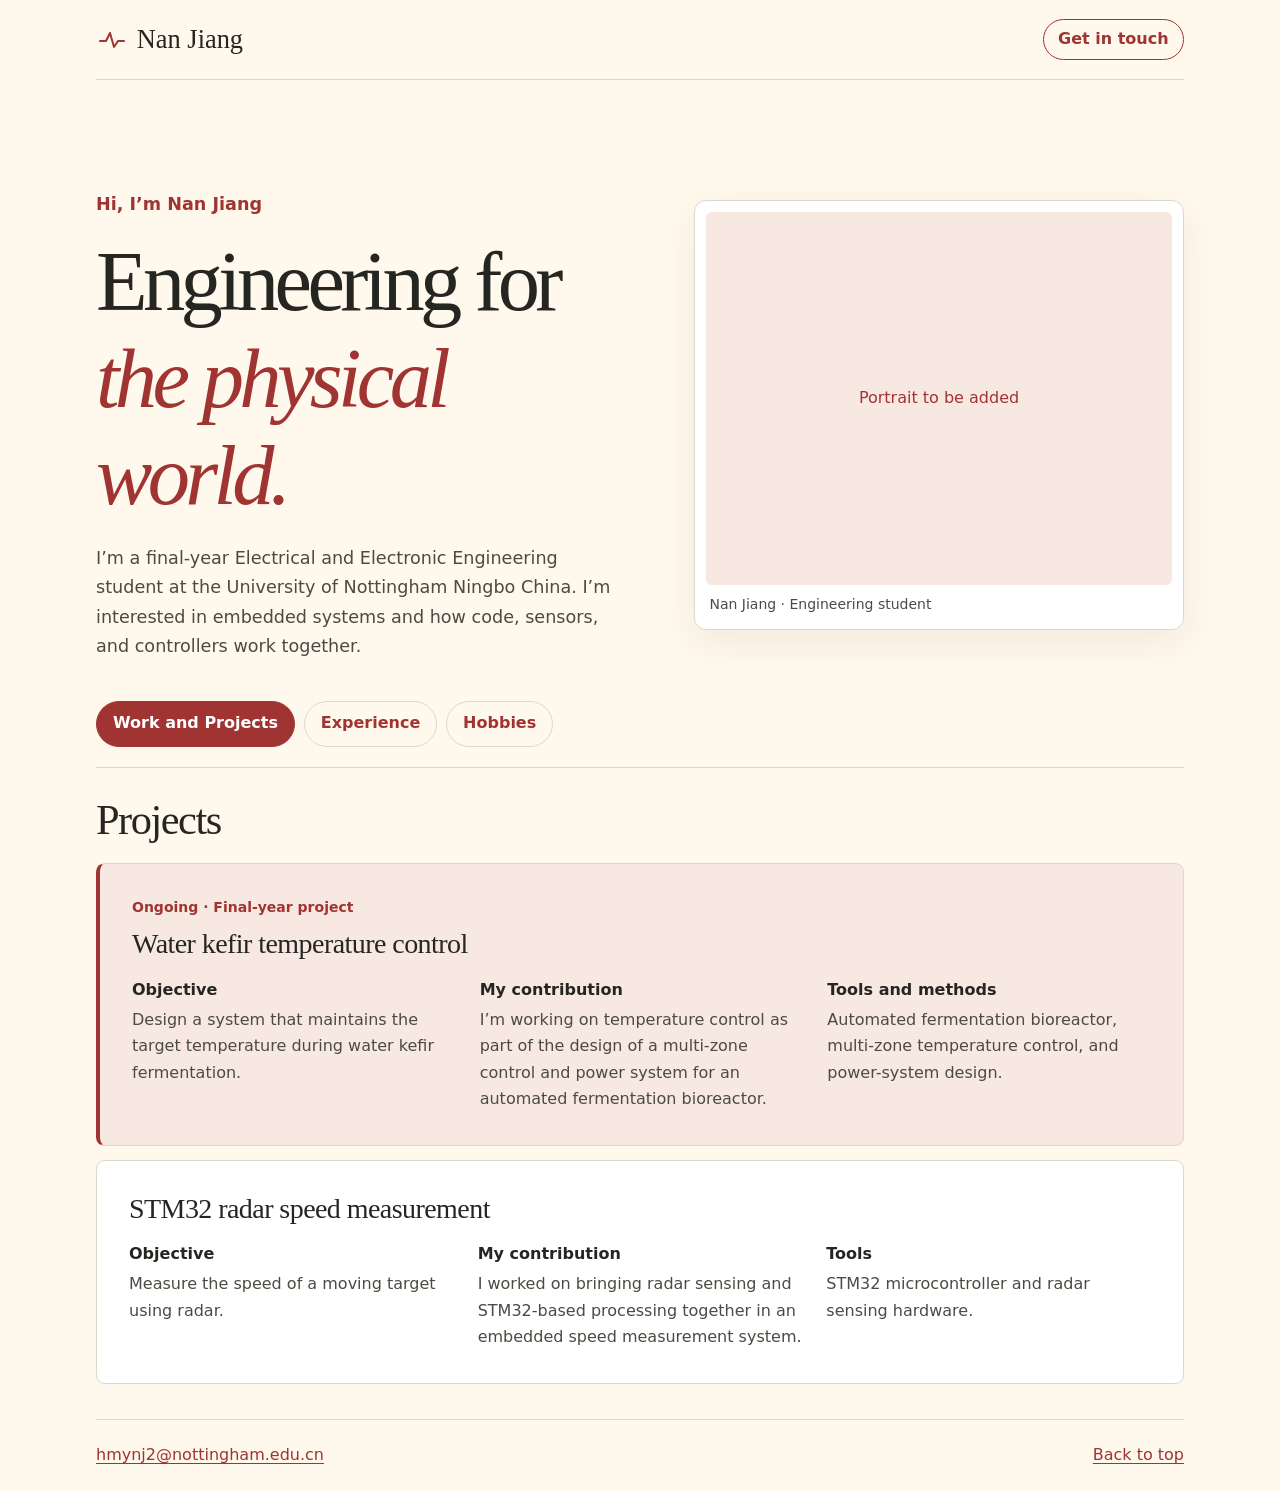
==== me-designed-page.html @ 30293978 "Add files via upload" ====
<!doctype html>
<html lang="en">
<head>
  <meta charset="utf-8">
  <meta name="viewport" content="width=device-width, initial-scale=1">
  <meta name="description" content="Nan Jiang’s portfolio of embedded systems projects and engineering experience.">
  <title>Nan Jiang | Engineering Portfolio · Version 2</title>
  <link rel="icon" href="./me-designed-mark.svg" type="image/svg+xml">
  <link rel="stylesheet" href="./me-designed-styles.css">
</head>
<body id="top">
  <a class="skip" href="#main">Skip to content</a>
  <header class="container topbar">
    <a class="name" href="#top"><img src="./me-designed-mark.svg" alt="" width="32" height="32"> Nan Jiang</a>
    <a class="contact" href="mailto:hmynj2@nottingham.edu.cn">Get in touch</a>
  </header>
  <main id="main" class="container">
    <section class="intro" aria-labelledby="intro-heading">
      <div>
        <p class="kicker">Hi, I’m Nan Jiang</p>
        <h1 id="intro-heading">Engineering for <em>the physical world.</em></h1>
        <p>I’m a final-year Electrical and Electronic Engineering student at the University of Nottingham Ningbo China. I’m interested in embedded systems and how code, sensors, and controllers work together.</p>
      </div>
      <figure class="portrait">
        <div class="portrait-placeholder">Portrait to be added</div>
        <figcaption>Nan Jiang · Engineering student</figcaption>
      </figure>
    </section>
    <nav class="section-nav" aria-label="Explore my portfolio">
      <a href="#projects">Work and Projects</a>
      <a href="#experience">Experience</a>
      <a href="#hobbies">Hobbies</a>
    </nav>
    <section id="projects" class="section" aria-labelledby="projects-heading">
      <h2 id="projects-heading">Projects</h2>
      <article class="project featured">
        <p class="status">Ongoing · Final-year project</p>
        <h3>Water kefir temperature control</h3>
        <dl>
          <div><dt>Objective</dt><dd>Design a system that maintains the target temperature during water kefir fermentation.</dd></div>
          <div><dt>My contribution</dt><dd>I’m working on temperature control as part of the design of a multi-zone control and power system for an automated fermentation bioreactor.</dd></div>
          <div><dt>Tools and methods</dt><dd>Automated fermentation bioreactor, multi-zone temperature control, and power-system design.</dd></div>
        </dl>
      </article>
      <article class="project">
        <h3>STM32 radar speed measurement</h3>
        <dl>
          <div><dt>Objective</dt><dd>Measure the speed of a moving target using radar.</dd></div>
          <div><dt>My contribution</dt><dd>I worked on bringing radar sensing and STM32-based processing together in an embedded speed measurement system.</dd></div>
          <div><dt>Tools</dt><dd>STM32 microcontroller and radar sensing hardware.</dd></div>
        </dl>
      </article>
    </section>
      <section id="experience" class="section" aria-labelledby="experience-heading">
        <h2 id="experience-heading">Experience</h2>
        <p class="meta">GAC Toyota · June–August 2026</p>
        <h3>Intelligent Cockpit R&amp;D Intern</h3>
        <p>I used Python and Android Debug Bridge (ADB) to automate in-vehicle infotainment tests for Bluetooth audio, seat controls, and voice interaction.</p>
        <p>For voice interaction, I used audio recording and speech recognition to verify the sequence from wake-up to system response. I also integrated Allure reporting and helped debug a hardware-in-the-loop test bench.</p>
      </section>
      <section id="skills" class="section experience-skills" aria-labelledby="skills-heading">
        <h2 id="skills-heading">Skills</h2>
        <dl class="skills">
          <div><dt>Programming</dt><dd>C, C++, Python, Verilog HDL</dd></div>
          <div><dt>Embedded Platforms</dt><dd>STM32, Arduino Nano, NI myRIO</dd></div>
          <div><dt>Engineering Tools</dt><dd>MATLAB, PLECS, LTspice, OpenCV, LabVIEW, ADB, Allure</dd></div>
        </dl>
      </section>
    <section id="hobbies" class="section" aria-labelledby="hobbies-heading">
      <h2 id="hobbies-heading">Hobbies</h2>
      <div class="hobby-grid">
        <article class="hobby-card">
          <img src="./hiking.webp" alt="A hiking trail through a green mountain valley" width="840" height="525" loading="lazy">
          <div><h3>Hiking</h3><p>I enjoy spending time outdoors and exploring mountain trails.</p></div>
        </article>
        <article class="hobby-card">
          <img src="./video-games.webp" alt="A game controller resting on a desk" width="840" height="525" loading="lazy">
          <div><h3>Video Games</h3><p>I enjoy playing video games in my free time.</p></div>
        </article>
      </div>
    </section>
  </main>
  <footer class="container footer">
    <a href="mailto:hmynj2@nottingham.edu.cn">hmynj2@nottingham.edu.cn</a>
    <a href="#top">Back to top</a>
  </footer>
  <script src="./me-designed-page.js" defer></script>
</body>
</html>
---- me-designed-styles.css ----
:root {
  color-scheme: light;
  --navy: #142540;
  --body: #36475b;
  --teal: #096c65;
  --line: #dbe5e7;
  --tint: #eff9f7;
  font-family: system-ui, sans-serif;
  color: var(--body);
  background: #fff;
}
* { box-sizing: border-box; }
body { margin: 0; line-height: 1.65; }
.container { width: min(68rem, calc(100% - 3rem)); margin-inline: auto; }
a { color: var(--teal); text-underline-offset: .2em; }
a:focus-visible { outline: 2px solid currentColor; outline-offset: 4px; }
.skip { position: absolute; top: .5rem; left: .5rem; padding: .5rem; background: white; transform: translateY(-150%); }
.skip:focus { transform: none; }
.topbar, .footer { display: flex; flex-wrap: wrap; align-items: center; justify-content: space-between; gap: .5rem 1.5rem; min-height: 4.5rem; }
.topbar { border-bottom: 1px solid var(--line); }
.name { color: var(--navy); font-size: 1.2rem; font-weight: 750; }
.topbar a { text-decoration: none; }
.topbar a:hover { text-decoration: underline; }
nav { display: flex; flex-wrap: wrap; gap: .25rem clamp(.85rem, 3vw, 2rem); font-weight: 650; }
nav a, .name { padding-block: .4rem; }
.intro { padding-block: clamp(3rem, 9vw, 6rem); }
h1, h2, h3 { color: var(--navy); line-height: 1.15; margin: 0; text-wrap: balance; }
h1 { font-size: clamp(2.25rem, 6vw, 4.7rem); letter-spacing: -.055em; }
h2 { font-size: clamp(1.8rem, 4vw, 2.65rem); letter-spacing: -.035em; margin-bottom: 1.15rem; }
h3 { font-size: clamp(1.25rem, 3vw, 1.75rem); letter-spacing: -.02em; }
p { margin: .8rem 0 0; }
.intro p { max-width: 62ch; margin-top: 1.25rem; font-size: 1.1rem; }
.button { display: inline-block; margin-top: 1.5rem; padding: .65rem 1.15rem; border-radius: .35rem; background: var(--teal); color: #fff; text-decoration: none; font-weight: 700; }
.button:hover { background: #802623; }
.button:focus-visible { outline-color: var(--teal); }
.section { border-top: 1px solid var(--line); padding-block: 1.8rem 2.2rem; scroll-margin-top: 1rem; }
.project { border: 1px solid var(--line); border-radius: .55rem; padding: clamp(1rem, 4vw, 2rem); }
.project + .project { margin-top: .9rem; }
.featured { background: var(--tint); border-left: .3rem solid var(--teal); }
.status, .meta { color: var(--teal); font-size: .875rem; font-weight: 700; margin: 0 0 .55rem; }
dl { margin: 1rem 0 0; }
.project dl { display: grid; grid-template-columns: repeat(3, minmax(0, 1fr)); gap: .85rem 1.5rem; }
dt { color: var(--navy); font-weight: 700; }
dd { margin: .25rem 0 0; }
.columns { display: grid; grid-template-columns: minmax(0, 1fr) minmax(0, 1fr); gap: 0 clamp(1.5rem, 5vw, 4rem); }
.skills > div { padding-block: .65rem; border-bottom: 1px solid var(--line); }
.skills > div:first-child { padding-top: 0; }
.footer { border-top: 1px solid var(--line); padding-block: .8rem; overflow-wrap: anywhere; }
@media (max-width: 42rem) {
  .container { width: calc(100% - 2rem); }
  .topbar { padding-block: .55rem; }
  .desktop-break { display: none; }
  .project dl, .columns { grid-template-columns: minmax(0, 1fr); }
}

:root {
  --navy: #252622;
  --body: #4b4b43;
  --teal: #a03432;
  --line: #ded7cc;
  --tint: #f8e8e2;
  background: #fff8ed;
}

.topbar { min-height: 5rem; }
.name { display: inline-flex; align-items: center; gap: .55rem; font: 1.65rem Georgia, serif; }
.contact {
  border: 1px solid var(--teal);
  border-radius: 2rem;
  padding: .4rem .9rem;
  font-weight: 650;
}
.intro {
  display: grid;
  grid-template-columns: minmax(0, 1fr) minmax(0, .94fr);
  align-items: center;
  gap: clamp(1.5rem, 6vw, 5rem);
  padding-block: clamp(2.5rem, 7vw, 5.8rem) 2.5rem;
}
.kicker {
  margin: 0 0 .9rem;
  color: var(--teal);
  font-size: .9rem;
  font-weight: 650;
}
h1, h2, h3 { font-family: Georgia, serif; font-weight: 400; }
h1 { font-size: clamp(2.55rem, 6.6vw, 5.5rem); }
h1 em { display: block; color: var(--teal); }
.portrait {
  margin: 0;
  padding: .7rem;
  border: 1px solid var(--line);
  border-radius: .75rem;
  background: white;
  box-shadow: 0 .8rem 2.5rem #422f2512;
}
.portrait img {
  display: block;
  width: 100%;
  height: auto;
  aspect-ratio: 5 / 4;
  object-fit: cover;
  object-position: 66% center;
  border-radius: .35rem;
  background: var(--tint);
}
.portrait figcaption { padding: .55rem .2rem .1rem; font-size: .875rem; }
.section-nav { display: flex; flex-wrap: wrap; gap: .55rem; padding-bottom: 1.25rem; }
.section-nav a {
  border: 1px solid var(--line);
  border-radius: 2rem;
  padding: .55rem 1rem;
  text-decoration: none;
  font-weight: 650;
}
.section-nav a:hover { border-color: var(--teal); }
.section-nav a[aria-current] { background: var(--teal); border-color: var(--teal); color: white; }
.section-nav a:focus-visible { outline-color: var(--teal); }
.project { background: white; }
.project.featured { background: var(--tint); }
.experience-skills { margin-bottom: .5rem; }
@media (max-width: 42rem) {
  .intro { grid-template-columns: 1fr; }
  .portrait img { aspect-ratio: 3 / 2; }
}
.portrait-placeholder {
  display: grid;
  place-items: center;
  min-height: 12rem;
  aspect-ratio: 5 / 4;
  border-radius: .35rem;
  background: var(--tint);
  color: var(--teal);
}

.hobby-grid {
  display: grid;
  grid-template-columns: repeat(2, minmax(0, 1fr));
  gap: 1rem;
}
.hobby-card {
  overflow: hidden;
  border: 1px solid var(--line);
  border-radius: .75rem;
  background: white;
}
.hobby-card img {
  display: block;
  width: 100%;
  height: auto;
  aspect-ratio: 8 / 5;
  object-fit: cover;
}
.hobby-card > div { padding: 1rem 1.25rem 1.3rem; }
@media (max-width: 42rem) {
  .hobby-grid { grid-template-columns: minmax(0, 1fr); }
}
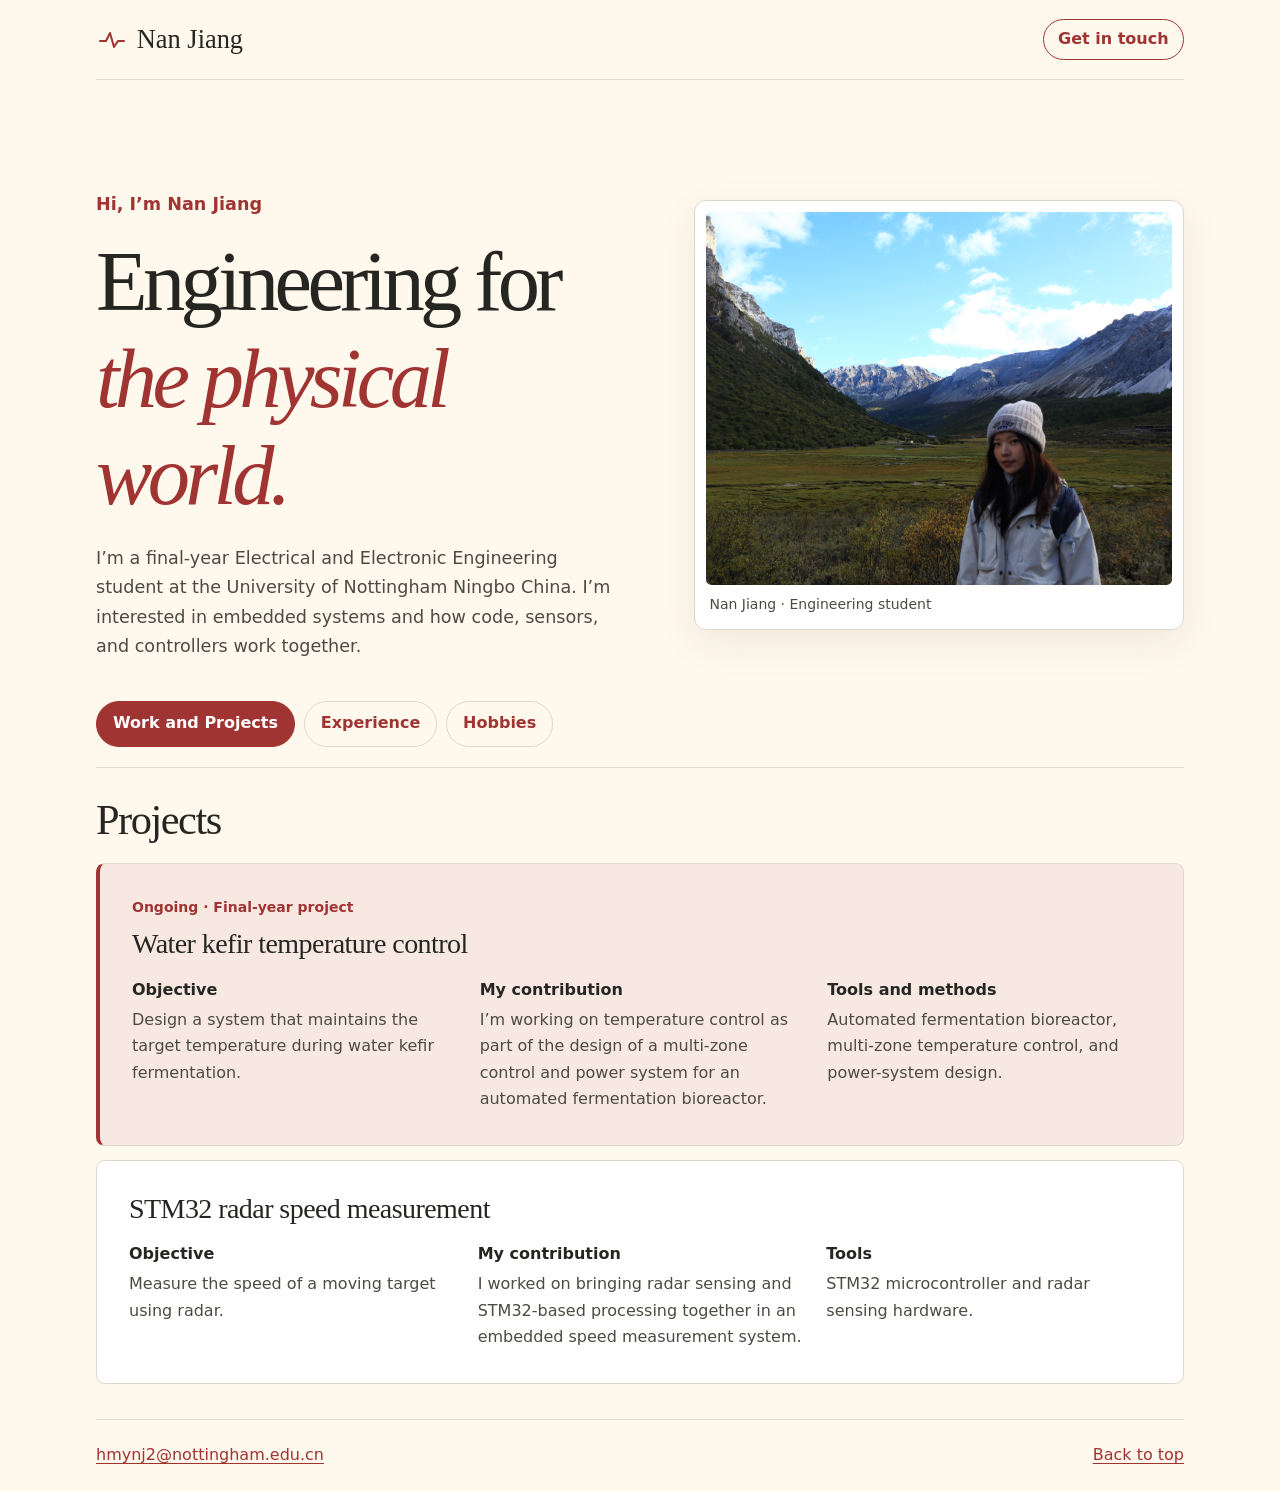
==== commit 6642ab20: "Update me-designed-page.html" ====
--- a/me-designed-page.html
+++ b/me-designed-page.html
@@ -22,7 +22,7 @@
         <p>I’m a final-year Electrical and Electronic Engineering student at the University of Nottingham Ningbo China. I’m interested in embedded systems and how code, sensors, and controllers work together.</p>
       </div>
       <figure class="portrait">
-        <div class="portrait-placeholder">Portrait to be added</div>
+        <img src="./nan-jiang-photo.jpg" alt="Nan Jiang standing in a mountain valley">
         <figcaption>Nan Jiang · Engineering student</figcaption>
       </figure>
     </section>
